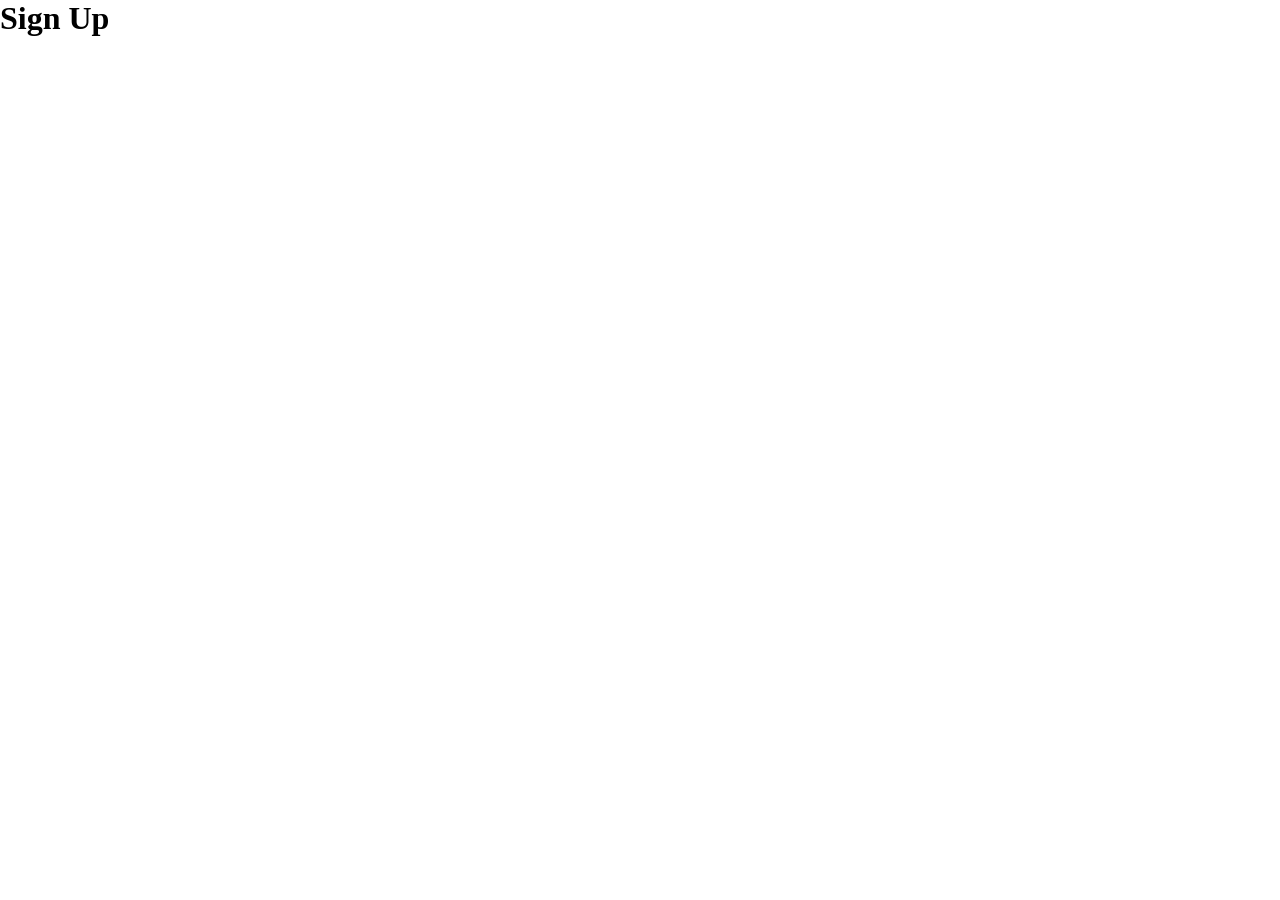
==== index.html @ c2bf608e "Add boilerplate for html and css" ====
<!DOCTYPE html>
<html lang="en">
<head>
  <meta charset="UTF-8">
  <meta name="viewport" content="width=device-width, initial-scale=1.0">
  <title>Sign Up Form | The Odin Project</title>
  <link rel="stylesheet" href="style.css">
</head>
<body>
  <h1>Sign Up</h1>
</body>
</html>
---- style.css ----
* {
  padding: 0;
  margin: 0;
  box-sizing: border-box;
}
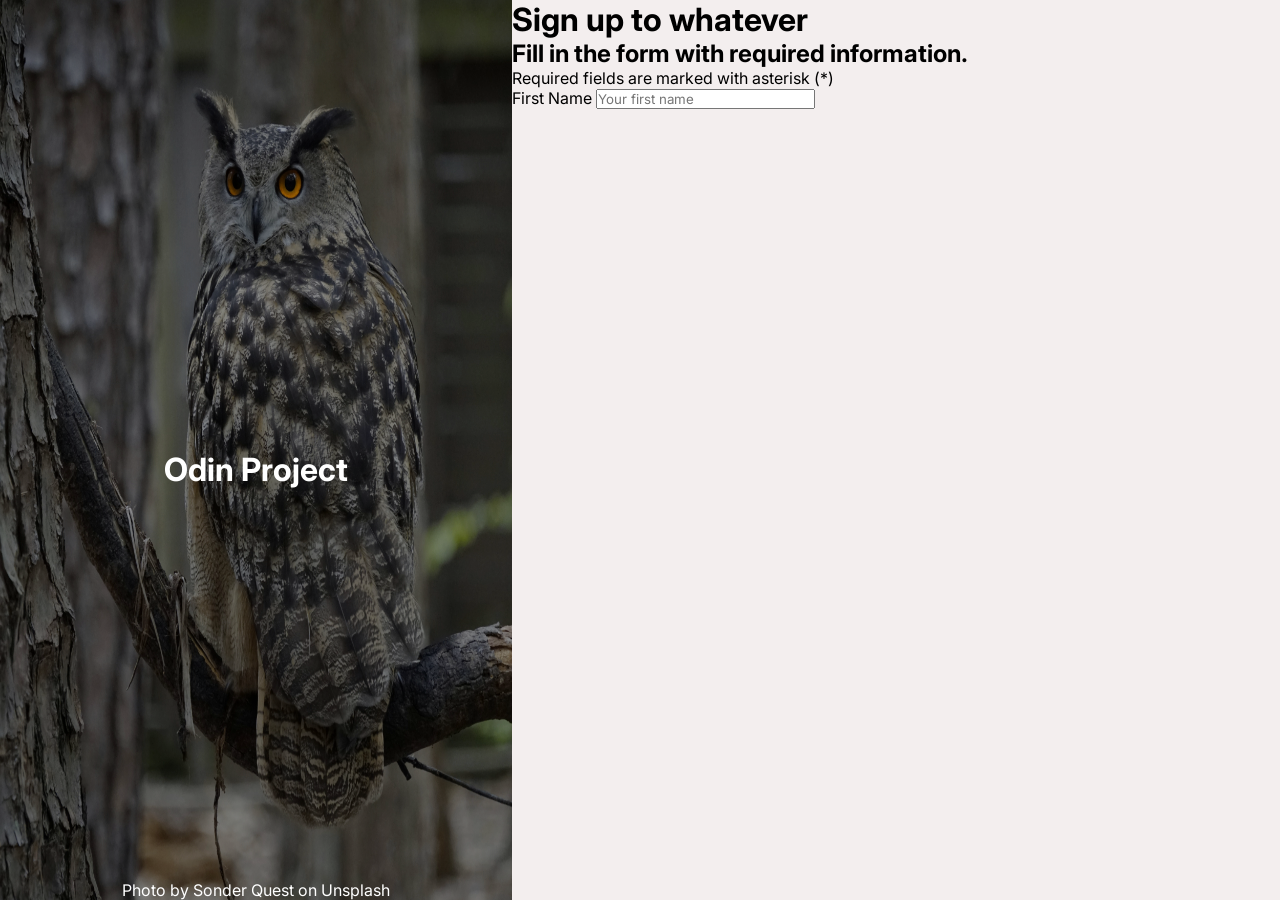
==== commit b7d851db: "Add side image banner styled" ====
--- a/index.html
+++ b/index.html
@@ -1,12 +1,50 @@
-<!DOCTYPE html>
+<!doctype html>
 <html lang="en">
-<head>
-  <meta charset="UTF-8">
-  <meta name="viewport" content="width=device-width, initial-scale=1.0">
-  <title>Sign Up Form | The Odin Project</title>
-  <link rel="stylesheet" href="style.css">
-</head>
-<body>
-  <h1>Sign Up</h1>
-</body>
-</html>+  <head>
+    <meta charset="UTF-8" />
+    <meta name="viewport" content="width=device-width, initial-scale=1.0" />
+    <title>Sign Up Form | The Odin Project</title>
+    <link rel="stylesheet" href="style.css" />
+    <link rel="preconnect" href="https://fonts.googleapis.com" />
+    <link rel="preconnect" href="https://fonts.gstatic.com" crossorigin />
+    <link
+      href="https://fonts.googleapis.com/css2?family=Inter:ital,opsz,wght@0,14..32,100..900;1,14..32,100..900&family=Open+Sans:ital,wght@0,300..800;1,300..800&family=Roboto:ital,wght@0,100..900;1,100..900&display=swap"
+      rel="stylesheet"
+    />
+  </head>
+  <body>
+    <main>
+      <div class="banner">
+        <img
+          src="assets/sonder-quest-vTpr9AZD1QE-unsplash.jpg"
+          alt="photo of an owl with amber eyes"
+        />
+        <h1>Odin Project</h1>
+        <p>Photo by <span>Sonder Quest</span> on Unsplash</p>
+      </div>
+      <div>
+        <h1>Sign up to whatever</h1>
+        <form action="/some-page" method="post">
+          <div class="form-bg">
+            <h2>Fill in the form with required information.</h2>
+            <p>Required fields are marked with asterisk (*)</p>
+            <div class="form-content">
+              <div class="field-column">
+                <div class="form-field">
+                  <label for="first-name">First Name</label>
+                  <input
+                    type="text"
+                    id="first-name"
+                    name="first-name"
+                    placeholder="Your first name"
+                  />
+                </div>
+              </div>
+              <div class="field-column"></div>
+            </div>
+          </div>
+        </form>
+      </div>
+    </main>
+  </body>
+</html>
--- a/style.css
+++ b/style.css
@@ -2,4 +2,47 @@
   padding: 0;
   margin: 0;
   box-sizing: border-box;
+  font-family: "Inter", sans-serif;
+}
+
+main {
+  display: flex;
+  background-color: #f3eeee;
+  height: 100vh;
+}
+
+.banner {
+  width: 40%;
+  position: relative;
+  display: flex;
+  text-align: center;
+}
+
+.banner img {
+  width: 100%;
+}
+
+.banner::before {
+  content: "";
+  display: block;
+  height: 100%;
+  position: absolute;
+  top: 0;
+  left: 0;
+  width: 100%;
+  background-color: rgba(0, 0, 0, 0.4);
+}
+
+.banner h1 {
+  position: absolute;
+  color: white;
+  top: 50%; 
+  width: 100%;
+}
+
+.banner p {
+  position: absolute;
+  bottom: 0;
+  color: white;
+  width: 100%;
 }
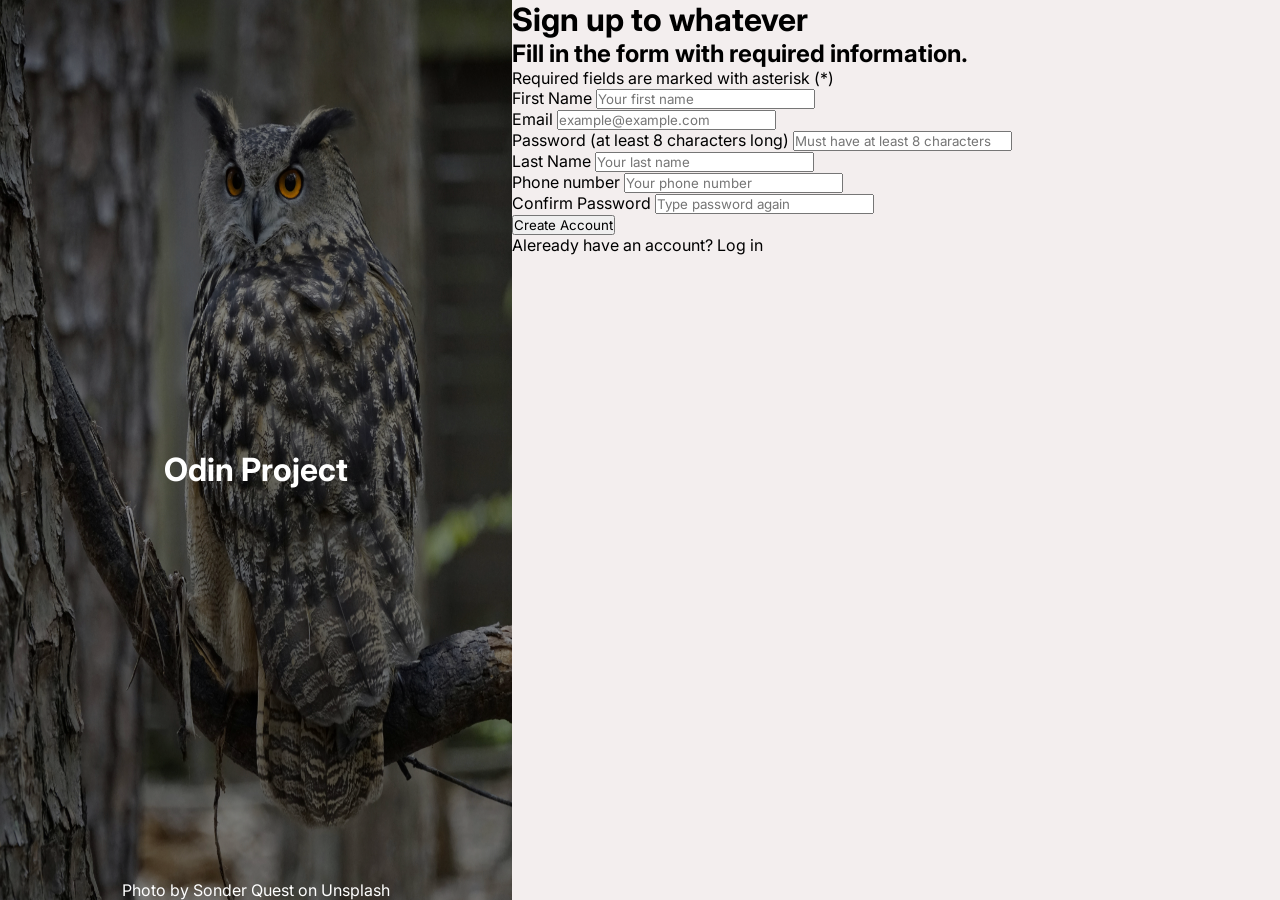
==== commit 0f9b09d8: "Add form structure" ====
--- a/index.html
+++ b/index.html
@@ -22,13 +22,16 @@
         <h1>Odin Project</h1>
         <p>Photo by <span>Sonder Quest</span> on Unsplash</p>
       </div>
-      <div>
-        <h1>Sign up to whatever</h1>
+      <div class="main-content">
+        <div class="main-text">
+          <h1>Sign up to whatever</h1>
+        </div>
+
         <form action="/some-page" method="post">
-          <div class="form-bg">
+          <div class="form-content">
             <h2>Fill in the form with required information.</h2>
             <p>Required fields are marked with asterisk (*)</p>
-            <div class="form-content">
+            <div class="fields">
               <div class="field-column">
                 <div class="form-field">
                   <label for="first-name">First Name</label>
@@ -39,9 +42,62 @@
                     placeholder="Your first name"
                   />
                 </div>
+                <div class="form-field">
+                  <label for="email">Email</label>
+                  <input
+                    type="email"
+                    id="email"
+                    name="user-email"
+                    placeholder="example@example.com"
+                  />
+                </div>
+                <div class="form-field">
+                  <label for="password"
+                    >Password (at least 8 characters long)</label
+                  >
+                  <input
+                    type="password"
+                    id="password"
+                    name="user-password"
+                    placeholder="Must have at least 8 characters"
+                  />
+                </div>
               </div>
-              <div class="field-column"></div>
+              <div class="field-column">
+                <div class="form-field">
+                  <label for="last-name">Last Name</label>
+                  <input
+                    type="text"
+                    id="last-name"
+                    name="last-name"
+                    placeholder="Your last name"
+                  />
+                </div>
+                <div class="form-field">
+                  <label for="phone">Phone number</label>
+                  <input
+                    type="tel"
+                    inputmode="numeric"
+                    id="phone"
+                    name="phone"
+                    placeholder="Your phone number"
+                  />
+                </div>
+                <div class="form-field">
+                  <label for="confirm-passwd">Confirm Password</label>
+                  <input
+                    type="password"
+                    id="confirm-passwd"
+                    name="confirm-passwd"
+                    placeholder="Type password again"
+                  />
+                </div>
+              </div>
             </div>
+          </div>
+          <div class="form-interaction">
+            <button>Create Account</button>
+            <p>Aleready have an account? <span class="login">Log in</span></p>
           </div>
         </form>
       </div>
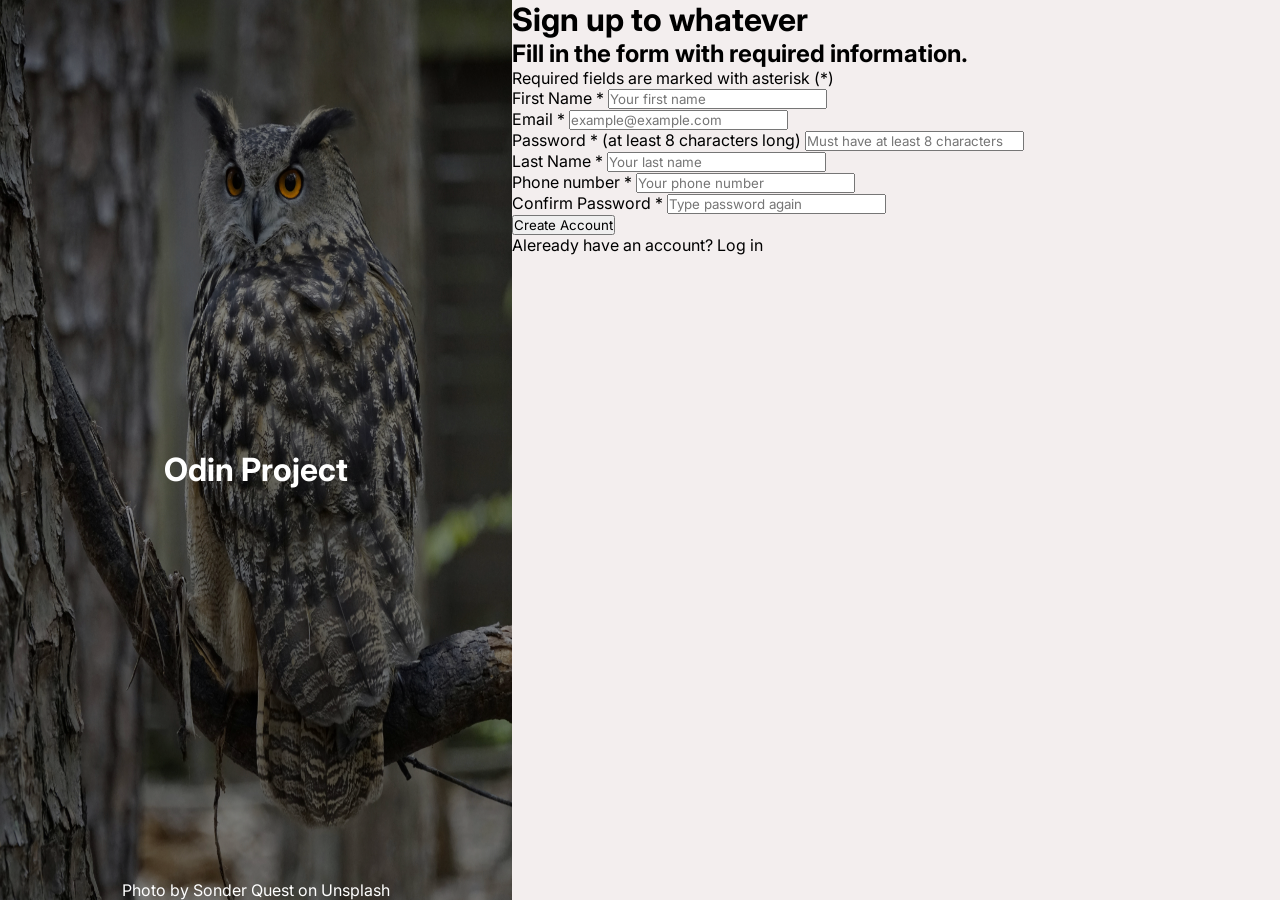
==== commit 9d019b42: "Add attributes for extra validation" ====
--- a/index.html
+++ b/index.html
@@ -27,76 +27,85 @@
           <h1>Sign up to whatever</h1>
         </div>
 
-        <form action="/some-page" method="post">
+        <form action="form-sent.html" method="get">
           <div class="form-content">
             <h2>Fill in the form with required information.</h2>
             <p>Required fields are marked with asterisk (*)</p>
             <div class="fields">
               <div class="field-column">
                 <div class="form-field">
-                  <label for="first-name">First Name</label>
+                  <label for="first-name">First Name *</label>
                   <input
                     type="text"
                     id="first-name"
                     name="first-name"
                     placeholder="Your first name"
+                    required
                   />
                 </div>
                 <div class="form-field">
-                  <label for="email">Email</label>
+                  <label for="email">Email *</label>
                   <input
                     type="email"
                     id="email"
                     name="user-email"
                     placeholder="example@example.com"
+                    required
                   />
                 </div>
                 <div class="form-field">
                   <label for="password"
-                    >Password (at least 8 characters long)</label
+                    >Password * (at least 8 characters long)</label
                   >
                   <input
+                    required
                     type="password"
                     id="password"
                     name="user-password"
                     placeholder="Must have at least 8 characters"
+                    minlength="8"
                   />
                 </div>
               </div>
               <div class="field-column">
                 <div class="form-field">
-                  <label for="last-name">Last Name</label>
+                  <label for="last-name">Last Name *</label>
                   <input
                     type="text"
                     id="last-name"
                     name="last-name"
                     placeholder="Your last name"
+                    required
                   />
                 </div>
                 <div class="form-field">
-                  <label for="phone">Phone number</label>
+                  <label for="phone">Phone number *</label>
                   <input
                     type="tel"
                     inputmode="numeric"
                     id="phone"
                     name="phone"
+                    required
                     placeholder="Your phone number"
                   />
                 </div>
                 <div class="form-field">
-                  <label for="confirm-passwd">Confirm Password</label>
+                  <label for="confirm-passwd">Confirm Password *</label>
                   <input
                     type="password"
                     id="confirm-passwd"
                     name="confirm-passwd"
                     placeholder="Type password again"
+                    minlength="8"
+                    required
                   />
                 </div>
               </div>
             </div>
           </div>
           <div class="form-interaction">
-            <button>Create Account</button>
+            <button type="submit">Create Account</button>
+
             <p>Aleready have an account? <span class="login">Log in</span></p>
           </div>
         </form>
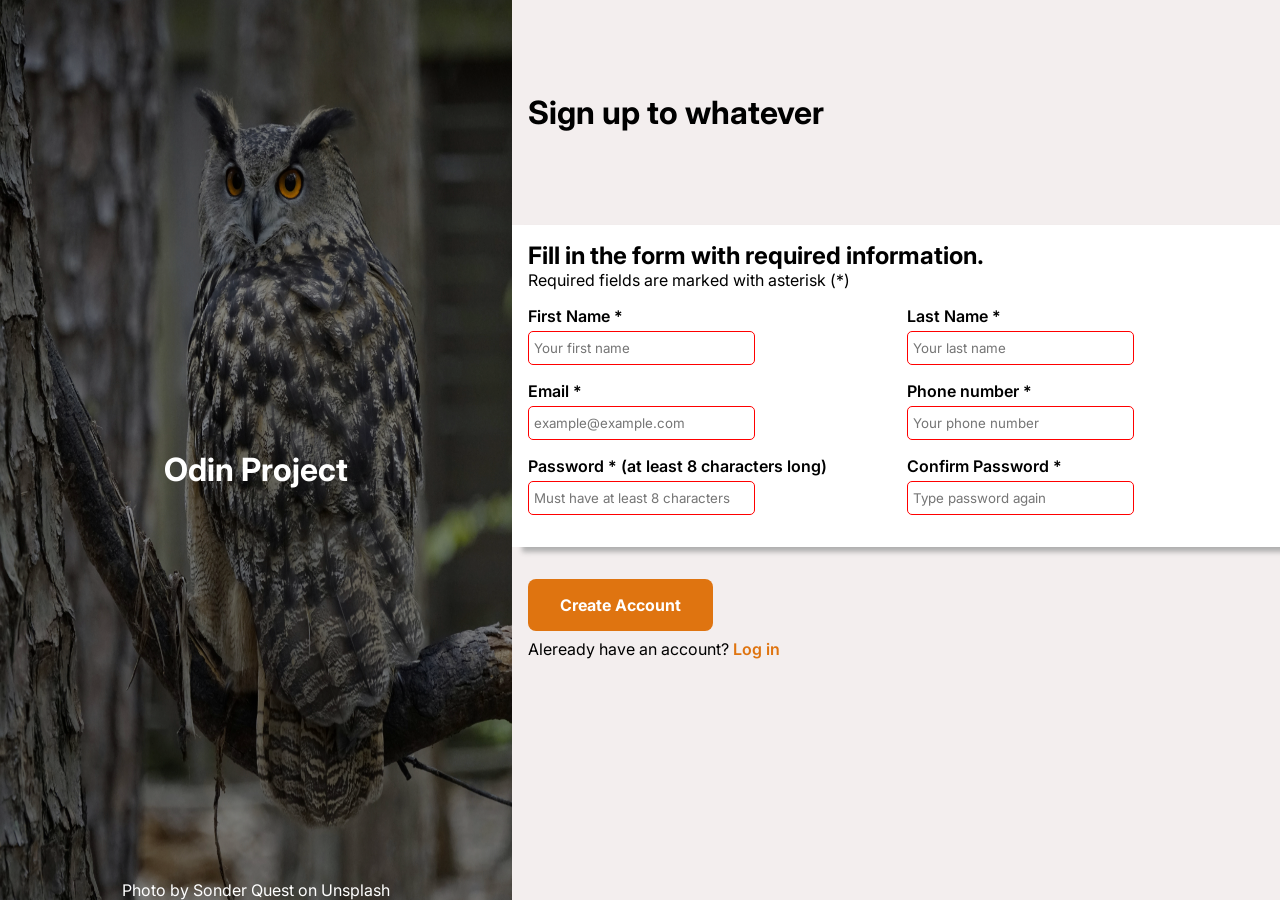
==== commit 5861d716: "Add styles to bottom section of the main content" ====
--- a/index.html
+++ b/index.html
@@ -106,7 +106,7 @@
           <div class="form-interaction">
             <button type="submit">Create Account</button>
 
-            <p>Aleready have an account? <span class="login">Log in</span></p>
+            <p>Aleready have an account? <a href="" >Log in</a></p>
           </div>
         </form>
       </div>
--- a/style.css
+++ b/style.css
@@ -36,7 +36,7 @@
 .banner h1 {
   position: absolute;
   color: white;
-  top: 50%; 
+  top: 50%;
   width: 100%;
 }
 
@@ -45,4 +45,81 @@
   bottom: 0;
   color: white;
   width: 100%;
-}+}
+
+.main-content {
+  width: 60%;
+}
+
+.main-content h1 {
+  margin: 1rem;
+}
+
+.main-text {
+  height: 25vh;
+  display: flex;
+  align-items: center;
+}
+
+.form-content {
+  background-color: white;
+  padding: 1rem;
+  min-height: 30vh;
+  box-shadow: 10px 5px 5px rgb(176, 176, 176);
+}
+
+.fields {
+  display: flex;
+  margin-top: 1rem;
+  gap: 5rem;
+}
+
+label {
+  display: block;
+  font-weight: 600;
+}
+
+.form-field {
+  margin-bottom: 1rem;
+}
+
+input {
+  padding: 0.5rem 0.3rem;
+  border: 1px solid lightgray;
+  border-radius: 5px;
+  margin-top: 5px;
+}
+
+input:valid {
+  border-color: blue;
+}
+
+:invalid {
+  border-color: red;
+}
+
+.form-interaction {
+  padding: 2rem 1rem;
+}
+
+button {
+  background-color: #df7410;
+  color: white;
+  border: none;
+  border-radius: 8px;
+  padding: 1rem 2rem;
+  margin-bottom: 0.5rem;
+  font-weight: 700;
+  font-size: 1rem;
+}
+
+button:hover {
+  background-color: #e6903f;
+  cursor: pointer;
+}
+
+a {
+  text-decoration: none;
+  color: #df7410;
+  font-weight: 600;
+}
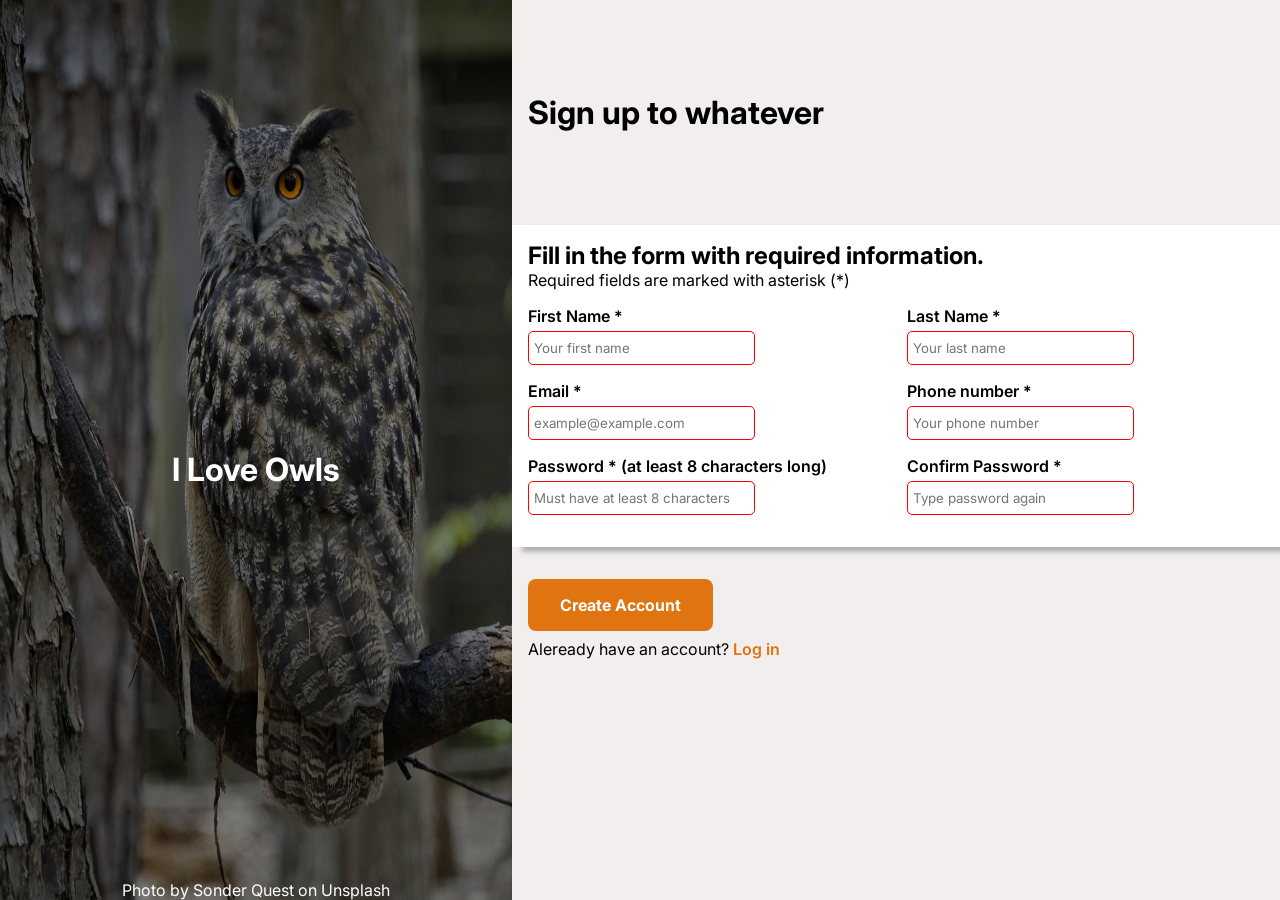
==== commit 2eed6d29: "Change banner heading" ====
--- a/index.html
+++ b/index.html
@@ -19,7 +19,7 @@
           src="assets/sonder-quest-vTpr9AZD1QE-unsplash.jpg"
           alt="photo of an owl with amber eyes"
         />
-        <h1>Odin Project</h1>
+        <h1>I Love Owls</h1>
         <p>Photo by <span>Sonder Quest</span> on Unsplash</p>
       </div>
       <div class="main-content">
@@ -87,6 +87,7 @@
                     name="phone"
                     required
                     placeholder="Your phone number"
+                    pattern="^[0-9]*$"
                   />
                 </div>
                 <div class="form-field">
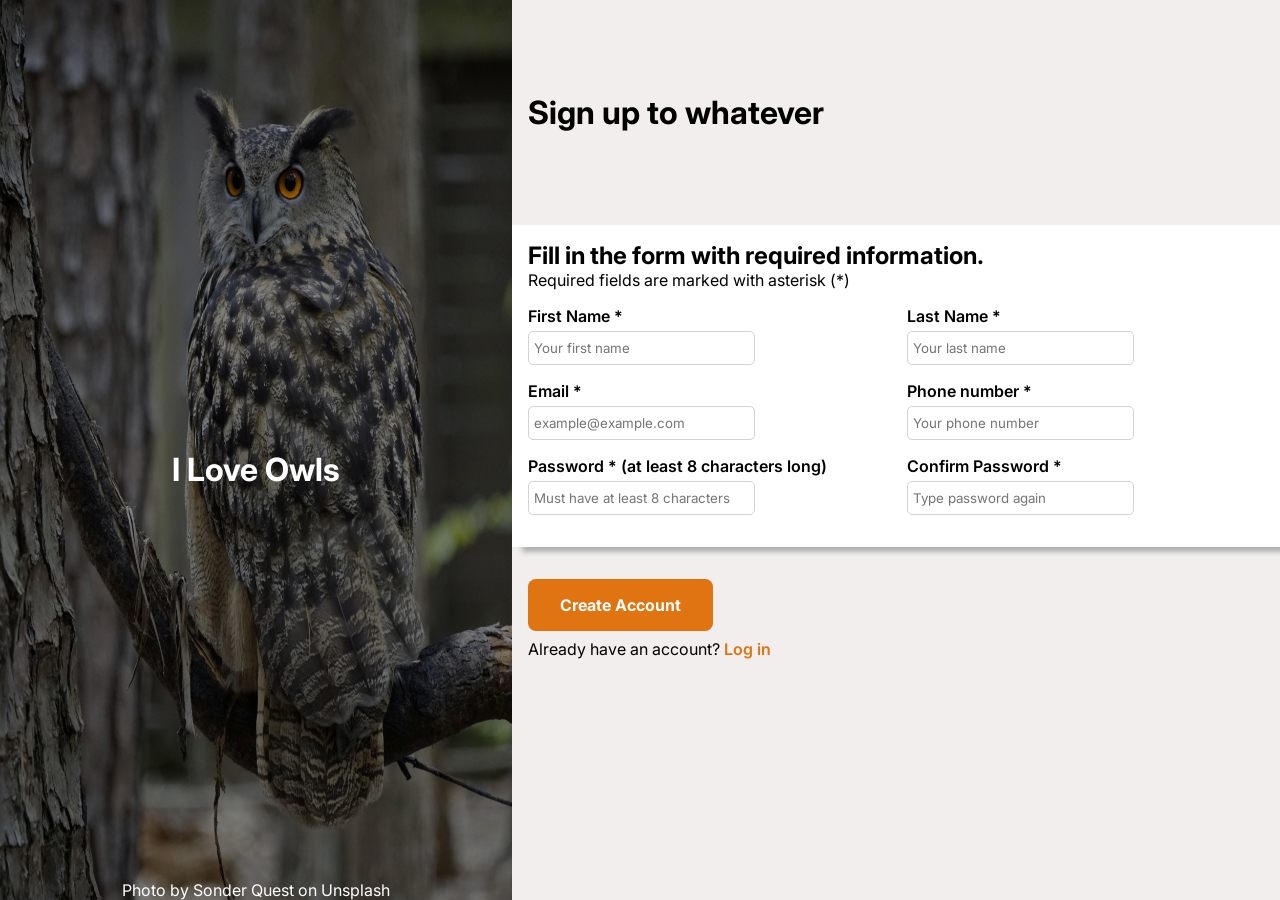
==== commit 603dc72e: "Fix typo at bottom paragraph" ====
--- a/index.html
+++ b/index.html
@@ -107,7 +107,7 @@
           <div class="form-interaction">
             <button type="submit">Create Account</button>
 
-            <p>Aleready have an account? <a href="" >Log in</a></p>
+            <p>Already have an account? <a href="" >Log in</a></p>
           </div>
         </form>
       </div>
--- a/style.css
+++ b/style.css
@@ -90,11 +90,12 @@
   margin-top: 5px;
 }
 
-input:valid {
+input:focus {
+  outline: none;
   border-color: blue;
 }
 
-:invalid {
+:user-invalid {
   border-color: red;
 }
 
